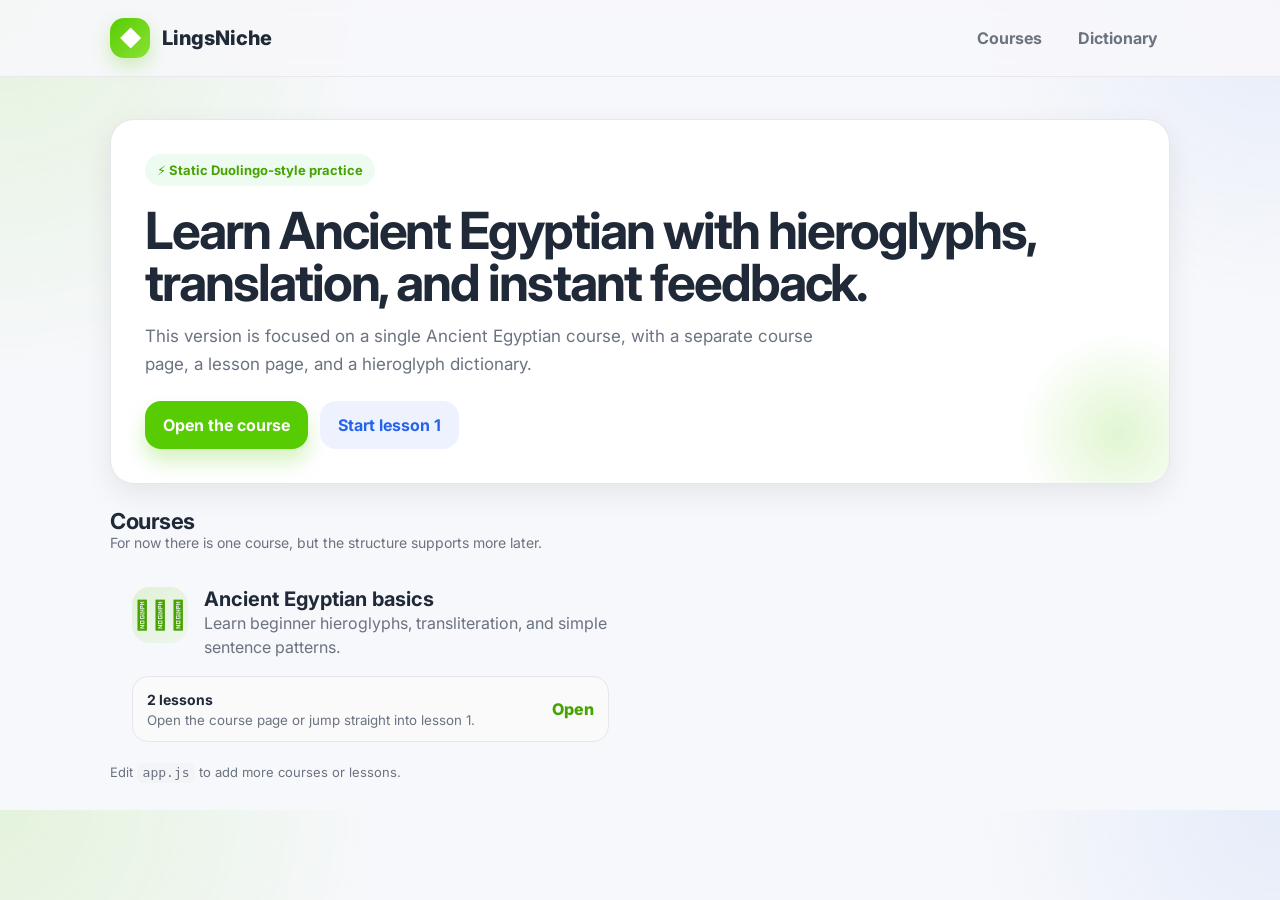
==== index.html @ 08fa09a4 "Add files via upload" ====
<!DOCTYPE html>
<html lang="en">
<head>
  <meta charset="UTF-8" />
  <meta name="viewport" content="width=device-width, initial-scale=1.0" />
  <title>LingsNiche</title>
  <link rel="preconnect" href="https://fonts.googleapis.com">
  <link rel="preconnect" href="https://fonts.gstatic.com" crossorigin>
  <link href="https://fonts.googleapis.com/css2?family=Inter:wght@400;500;600;700;800&display=swap" rel="stylesheet">
  <link rel="stylesheet" href="styles.css">
</head>
<body>
  <header class="sticky">
    <div class="topbar wrap">
      <div class="brand"><div class="logo">◆</div> LingsNiche</div>
      <div class="nav-links">
        <a href="index.html">Courses</a>
        <a href="dictionary.html?course=ancient-egyptian">Dictionary</a>
      </div>
    </div>
  </header>

  <main>
    <section class="hero">
      <div class="hero-card">
        <div class="eyebrow">⚡ Static Duolingo-style practice</div>
        <h1>Learn Ancient Egyptian with hieroglyphs, translation, and instant feedback.</h1>
        <p>
          This version is focused on a single Ancient Egyptian course, with a separate course page,
          a lesson page, and a hieroglyph dictionary.
        </p>
        <div class="cta-row">
          <a class="btn primary" href="course.html?course=ancient-egyptian">Open the course</a>
          <a class="btn secondary" href="lesson.html?course=ancient-egyptian&lesson=basics-1">Start lesson 1</a>
        </div>
      </div>
    </section>

    <section class="course-wrap" id="courses">
      <div class="section-title">
        <div>
          <h2>Courses</h2>
          <p>For now there is one course, but the structure supports more later.</p>
        </div>
      </div>

      <div class="grid" id="courseGrid"></div>
    </section>
  </main>

  <footer class="wrap" style="padding-bottom:30px;color:var(--muted);font-size:13px;">
    Edit <code>app.js</code> to add more courses or lessons.
  </footer>

  <script src="app.js"></script>
</body>
</html>
---- styles.css ----
:root{
  --green:#58cc02;
  --green-dark:#46a302;
  --bg:#f7f8fb;
  --card:#ffffff;
  --text:#1f2937;
  --muted:#6b7280;
  --border:#e5e7eb;
  --blue:#2563eb;
  --red:#ef4444;
  --shadow: 0 10px 30px rgba(0,0,0,.08);
  --radius: 24px;
}
*{box-sizing:border-box}
html{scroll-behavior:smooth}
body{
  margin:0;
  font-family:Inter, system-ui, sans-serif;
  background:
    radial-gradient(circle at top left, rgba(88,204,2,.12), transparent 25%),
    radial-gradient(circle at top right, rgba(37,99,235,.08), transparent 20%),
    var(--bg);
  color:var(--text);
}
a{color:inherit}
code{
  background:#f3f4f6;
  padding:.15rem .35rem;
  border-radius:.4rem;
}
.shell, .wrap, .course-wrap, .hero, .page{
  max-width:1100px;
  margin:0 auto;
  padding-left:20px;
  padding-right:20px;
}
header.sticky{
  position:sticky;
  top:0;
  z-index:20;
  background:rgba(247,248,251,.88);
  backdrop-filter: blur(10px);
  border-bottom:1px solid rgba(229,231,235,.8);
}
.topbar{
  display:flex;
  align-items:center;
  justify-content:space-between;
  gap:16px;
  padding:18px 20px;
}
.brand{
  display:flex;
  align-items:center;
  gap:12px;
  font-weight:800;
  font-size:20px;
}
.logo{
  width:40px;
  height:40px;
  border-radius:14px;
  background:linear-gradient(135deg, var(--green), #8ae234);
  display:grid;
  place-items:center;
  color:white;
  font-size:22px;
  box-shadow:0 8px 18px rgba(88,204,2,.25);
}
.nav-links{
  display:flex;
  flex-wrap:wrap;
  gap:12px;
  font-weight:700;
  color:var(--muted);
}
.nav-links a{
  text-decoration:none;
  padding:8px 12px;
  border-radius:999px;
}
.nav-links a:hover{
  background:#eefbf0;
  color:var(--green-dark);
}

.hero{
  padding-top:42px;
  padding-bottom:16px;
}
.hero-card,
.card{
  background:var(--card);
  border:1px solid var(--border);
  border-radius:var(--radius);
  box-shadow:var(--shadow);
}
.hero-card{
  padding:34px;
  overflow:hidden;
  position:relative;
}
.hero-card:before{
  content:"";
  position:absolute;
  inset:auto -60px -60px auto;
  width:220px;
  height:220px;
  background:radial-gradient(circle, rgba(88,204,2,.18), transparent 65%);
  pointer-events:none;
}
.eyebrow{
  display:inline-flex;
  align-items:center;
  gap:8px;
  padding:8px 12px;
  border-radius:999px;
  background:#eefbf0;
  color:var(--green-dark);
  font-weight:700;
  font-size:13px;
  margin-bottom:18px;
}
h1{
  margin:0 0 14px;
  font-size:clamp(34px, 4vw, 54px);
  line-height:1.02;
  letter-spacing:-.04em;
}
.hero p, .lead{
  margin:0 0 22px;
  color:var(--muted);
  font-size:17px;
  line-height:1.65;
  max-width:62ch;
}
.cta-row{
  display:flex;
  flex-wrap:wrap;
  gap:12px;
  margin-top:12px;
}
.btn{
  appearance:none;
  border:0;
  border-radius:16px;
  padding:14px 18px;
  font-weight:700;
  text-decoration:none;
  display:inline-flex;
  align-items:center;
  justify-content:center;
  gap:10px;
  cursor:pointer;
  transition:transform .15s ease, box-shadow .15s ease, opacity .15s ease;
}
.btn:hover{transform:translateY(-1px)}
.btn.primary{
  background:var(--green);
  color:#fff;
  box-shadow:0 12px 20px rgba(88,204,2,.25);
}
.btn.secondary{
  background:#eef2ff;
  color:var(--blue);
}
.btn.ghost{
  background:#f3f4f6;
  color:#374151;
}
.section-title{
  display:flex;
  align-items:end;
  justify-content:space-between;
  gap:12px;
  margin:8px 0 14px;
}
.section-title h2{
  margin:0;
  font-size:22px;
  letter-spacing:-.02em;
}
.section-title p{
  margin:0;
  color:var(--muted);
  font-size:14px;
}
.grid{
  display:grid;
  grid-template-columns:repeat(2, minmax(0, 1fr));
  gap:18px;
}
.course-card{
  padding:22px;
}
.course-top{
  display:flex;
  gap:16px;
  align-items:flex-start;
  justify-content:space-between;
}
.course-badge{
  width:56px;
  height:56px;
  border-radius:18px;
  display:grid;
  place-items:center;
  background:linear-gradient(135deg, rgba(88,204,2,.15), rgba(88,204,2,.05));
  color:var(--green-dark);
  font-size:28px;
  flex:0 0 auto;
}
.course-card h3{
  margin:0;
  font-size:20px;
}
.course-card p{
  margin:0;
  color:var(--muted);
  line-height:1.55;
}
.lesson-list{
  margin:16px 0 0;
  padding:0;
  list-style:none;
  display:grid;
  gap:10px;
}
.lesson-list li{
  display:flex;
  align-items:center;
  justify-content:space-between;
  gap:12px;
  padding:12px 14px;
  border:1px solid var(--border);
  border-radius:16px;
  background:#fafafa;
}
.lesson-list strong{font-size:14px}
.lesson-list small{color:var(--muted)}
.lesson-link{
  white-space:nowrap;
  color:var(--green-dark);
  text-decoration:none;
  font-weight:800;
}
.lesson-link:hover{text-decoration:underline}
.badge{
  display:inline-flex;
  align-items:center;
  gap:8px;
  background:#eefbf0;
  color:var(--green-dark);
  border-radius:999px;
  padding:8px 12px;
  font-size:13px;
  font-weight:800;
}
.small{
  font-size:13px;
  color:var(--muted);
}
.stack{
  display:grid;
  gap:18px;
}
.page-card{
  padding:24px;
}
.filter-row{
  display:flex;
  gap:12px;
  flex-wrap:wrap;
  align-items:center;
}
.search{
  width:min(520px, 100%);
  border:1px solid var(--border);
  border-radius:16px;
  padding:13px 14px;
  font:inherit;
  background:white;
}
.dictionary-grid{
  display:grid;
  grid-template-columns:repeat(2, minmax(0,1fr));
  gap:14px;
  margin-top:18px;
}
.dict-card{
  border:1px solid var(--border);
  border-radius:20px;
  background:#fff;
  padding:18px;
}
.glyph{
  font-size:40px;
  line-height:1.1;
  margin-bottom:10px;
}
.dict-card h3{
  margin:0 0 4px;
  font-size:18px;
}
.dict-card p{
  margin:0;
  color:var(--muted);
  line-height:1.55;
}
.kicker{
  color:var(--green-dark);
  font-weight:800;
  font-size:13px;
  text-transform:uppercase;
  letter-spacing:.08em;
}
.course-row{
  display:flex;
  align-items:center;
  justify-content:space-between;
  gap:16px;
  margin-bottom:16px;
  flex-wrap:wrap;
}
.course-title{
  margin:0;
  font-size:26px;
  letter-spacing:-.03em;
}
.meta{
  color:var(--muted);
  font-size:14px;
}
.progress-wrap{
  display:flex;
  align-items:center;
  gap:12px;
  min-width:260px;
  flex:1;
  justify-content:flex-end;
}
.progress{
  height:12px;
  background:#edf2f7;
  border-radius:999px;
  overflow:hidden;
  width:min(320px, 100%);
  border:1px solid var(--border);
}
.progress > div{
  height:100%;
  width:0%;
  background:linear-gradient(90deg, var(--green), #8ae234);
  border-radius:999px;
  transition:width .25s ease;
}
.main{
  padding:24px;
}
.question-head{
  display:flex;
  justify-content:space-between;
  align-items:flex-start;
  gap:16px;
  margin-bottom:18px;
}
.question-index{
  color:var(--green-dark);
  font-weight:800;
  font-size:13px;
  text-transform:uppercase;
  letter-spacing:.08em;
  margin-bottom:8px;
}
.prompt{
  margin:0;
  font-size:26px;
  line-height:1.2;
  letter-spacing:-.03em;
}
.subtitle{
  margin:10px 0 0;
  color:var(--muted);
  line-height:1.6;
}
.exercise{
  margin-top:18px;
  padding:20px;
  border-radius:22px;
  border:1px solid var(--border);
  background:#fafafa;
}
.match-layout{
  display:grid;
  grid-template-columns:1fr 1fr;
  gap:18px;
}
.column{
  display:grid;
  gap:10px;
}
.option{
  border:1px solid var(--border);
  background:white;
  border-radius:18px;
  padding:14px 16px;
  font-weight:700;
  cursor:pointer;
  text-align:left;
  transition:transform .12s ease, border-color .12s ease, background .12s ease;
  user-select:none;
}
.option:hover{transform:translateY(-1px)}
.option.selected{
  border-color:var(--green);
  background:#effef2;
  box-shadow:0 8px 16px rgba(88,204,2,.10);
}
.option.matched{
  opacity:.55;
  cursor:default;
  background:#f3f4f6;
}
.option.correct{
  border-color:var(--green);
  background:#effef2;
}
.option.wrong{
  border-color:var(--red);
  background:#fff1f2;
}
.builder{
  display:grid;
  gap:14px;
}
.source-box{
  padding:14px 16px;
  border-radius:18px;
  border:1px solid var(--border);
  background:#fff;
  font-weight:700;
  line-height:1.5;
  overflow-wrap:anywhere;
}
.answer-box{
  min-height:74px;
  border:2px dashed #d1d5db;
  border-radius:20px;
  background:#fff;
  padding:12px;
  display:flex;
  flex-wrap:wrap;
  gap:10px;
  align-items:center;
}
.word-bank{
  display:flex;
  flex-wrap:wrap;
  gap:10px;
}
.word{
  border:1px solid var(--border);
  background:#fff;
  border-radius:999px;
  padding:10px 14px;
  font-weight:700;
  cursor:pointer;
  user-select:none;
}
.word.used{
  opacity:.4;
  cursor:not-allowed;
}
.chip{
  border:none;
  background:#eaf8da;
  color:#214b00;
  border-radius:999px;
  padding:10px 14px;
  font-weight:700;
  cursor:pointer;
}
.actions{
  display:flex;
  gap:12px;
  flex-wrap:wrap;
  margin-top:18px;
  align-items:center;
}
.btn:disabled{
  opacity:.5;
  cursor:not-allowed;
}
.feedback{
  margin-top:16px;
  padding:14px 16px;
  border-radius:16px;
  display:none;
  font-weight:600;
  line-height:1.6;
}
.feedback.show{display:block}
.feedback.correct{
  background:#effef2;
  color:#14532d;
  border:1px solid #bbf7d0;
}
.feedback.wrong{
  background:#fff1f2;
  color:#9f1239;
  border:1px solid #fecdd3;
}
.explanation{
  margin-top:14px;
  color:var(--muted);
  line-height:1.7;
  display:none;
}
.explanation.show{display:block}
.footer-actions{
  margin-top:18px;
  display:flex;
  justify-content:space-between;
  gap:12px;
  flex-wrap:wrap;
}
.hidden{display:none !important;}
.match-help{
  margin:0 0 10px;
  color:var(--muted);
  font-size:14px;
}
.back{
  text-decoration:none;
  color:var(--green-dark);
  font-weight:800;
}
.topnav{
  display:flex;
  align-items:center;
  justify-content:space-between;
  gap:16px;
  margin-bottom:18px;
  flex-wrap:wrap;
}
.header{
  padding:24px;
  margin-bottom:16px;
}
@media (max-width: 860px){
  .grid,.dictionary-grid{grid-template-columns:1fr}
}
@media (max-width: 760px){
  .match-layout{grid-template-columns:1fr}
  .progress-wrap{width:100%; justify-content:flex-start}
  .question-head{flex-direction:column}
  .course-row{align-items:flex-start}
}
@media (max-width: 520px){
  .hero-card,.course-card,.page-card,.header,.main{padding:18px}
  h1{font-size:32px}
}


.info-card{
  display:grid;
  gap:14px;
  padding:18px;
  border-radius:20px;
  background:#fff;
  border:1px solid var(--border);
}
.info-glyph{
  font-size:20px;
  font-weight:700;
  line-height:1.7;
  overflow-wrap:anywhere;
}
.info-example{
  padding:14px 16px;
  border-radius:16px;
  background:#f3f4f6;
  color:var(--text);
  line-height:1.6;
  font-weight:600;
}
.word, .chip, .dict-card .glyph{
  font-family: inherit;
}
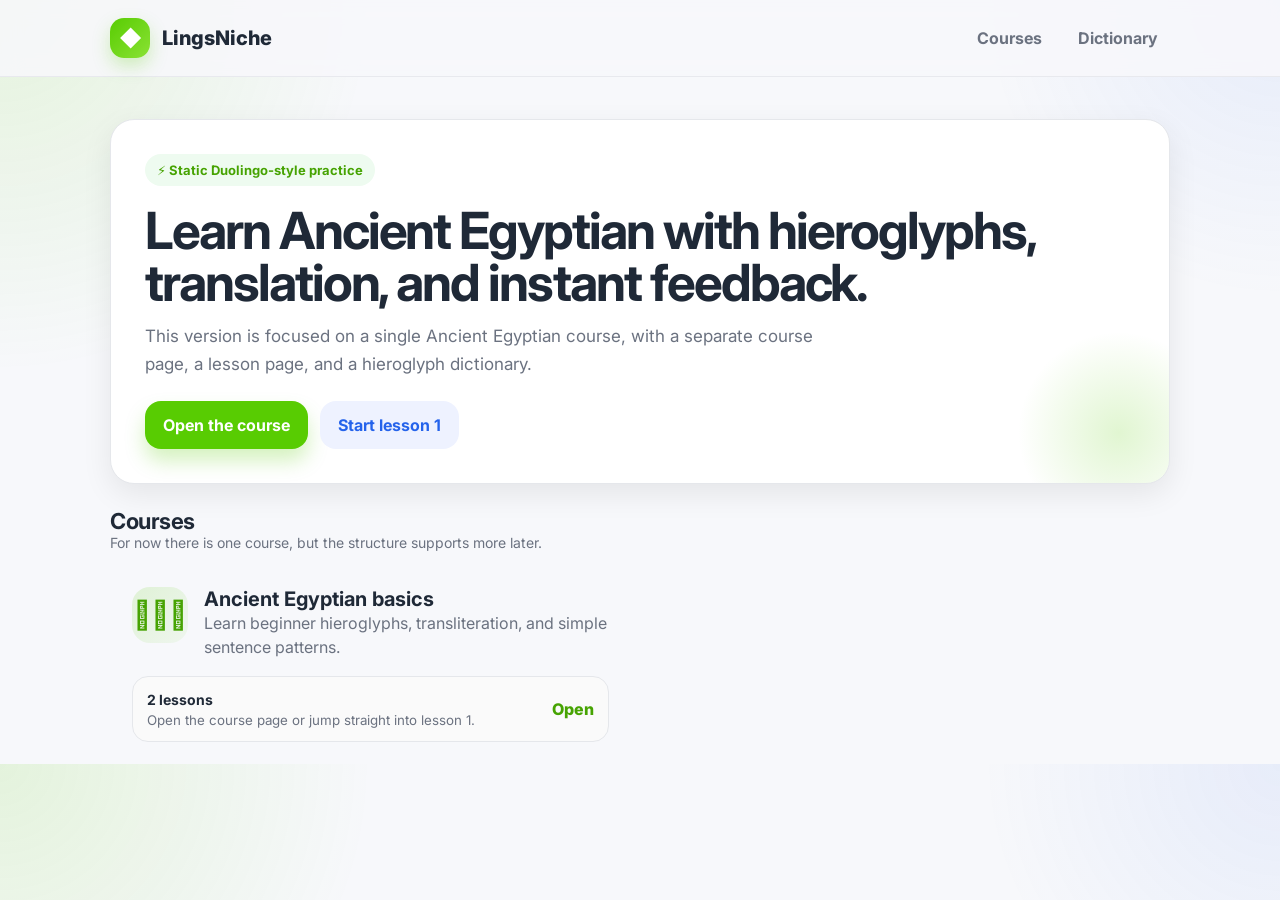
==== commit cce3b649: "Update index.html" ====
--- a/index.html
+++ b/index.html
@@ -48,10 +48,6 @@
     </section>
   </main>
 
-  <footer class="wrap" style="padding-bottom:30px;color:var(--muted);font-size:13px;">
-    Edit <code>app.js</code> to add more courses or lessons.
-  </footer>
-
   <script src="app.js"></script>
 </body>
 </html>
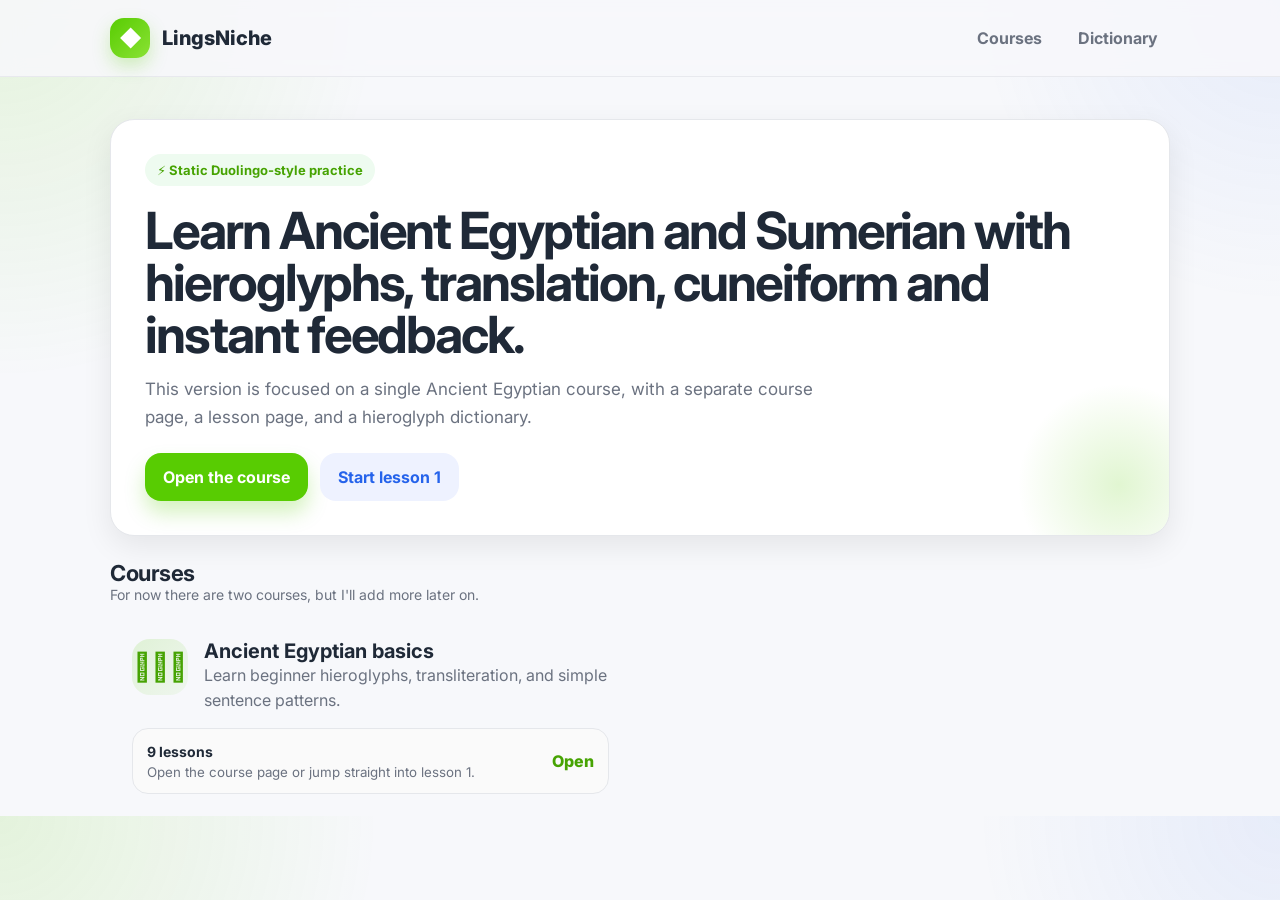
==== commit 7b4a8ce6: "Update index.html" ====
--- a/index.html
+++ b/index.html
@@ -24,7 +24,7 @@
     <section class="hero">
       <div class="hero-card">
         <div class="eyebrow">⚡ Static Duolingo-style practice</div>
-        <h1>Learn Ancient Egyptian with hieroglyphs, translation, and instant feedback.</h1>
+        <h1>Learn Ancient Egyptian and Sumerian with hieroglyphs, translation, cuneiform and instant feedback.</h1>
         <p>
           This version is focused on a single Ancient Egyptian course, with a separate course page,
           a lesson page, and a hieroglyph dictionary.
@@ -40,7 +40,7 @@
       <div class="section-title">
         <div>
           <h2>Courses</h2>
-          <p>For now there is one course, but the structure supports more later.</p>
+          <p>For now there are two courses, but I'll add more later on.</p>
         </div>
       </div>
 
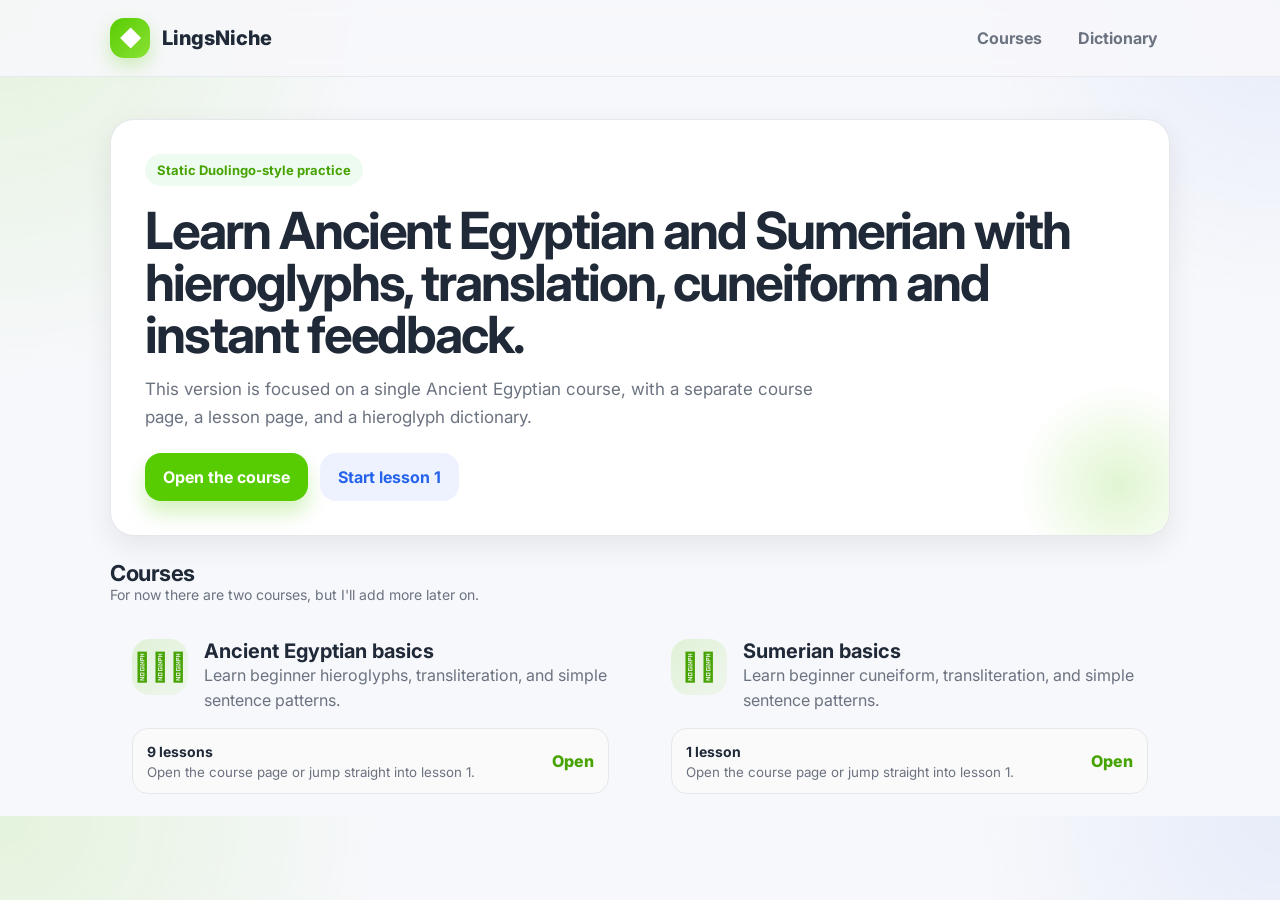
==== commit 23aa109f: "Update index.html" ====
--- a/index.html
+++ b/index.html
@@ -23,7 +23,7 @@
   <main>
     <section class="hero">
       <div class="hero-card">
-        <div class="eyebrow">⚡ Static Duolingo-style practice</div>
+        <div class="eyebrow">Static Duolingo-style practice</div>
         <h1>Learn Ancient Egyptian and Sumerian with hieroglyphs, translation, cuneiform and instant feedback.</h1>
         <p>
           This version is focused on a single Ancient Egyptian course, with a separate course page,
